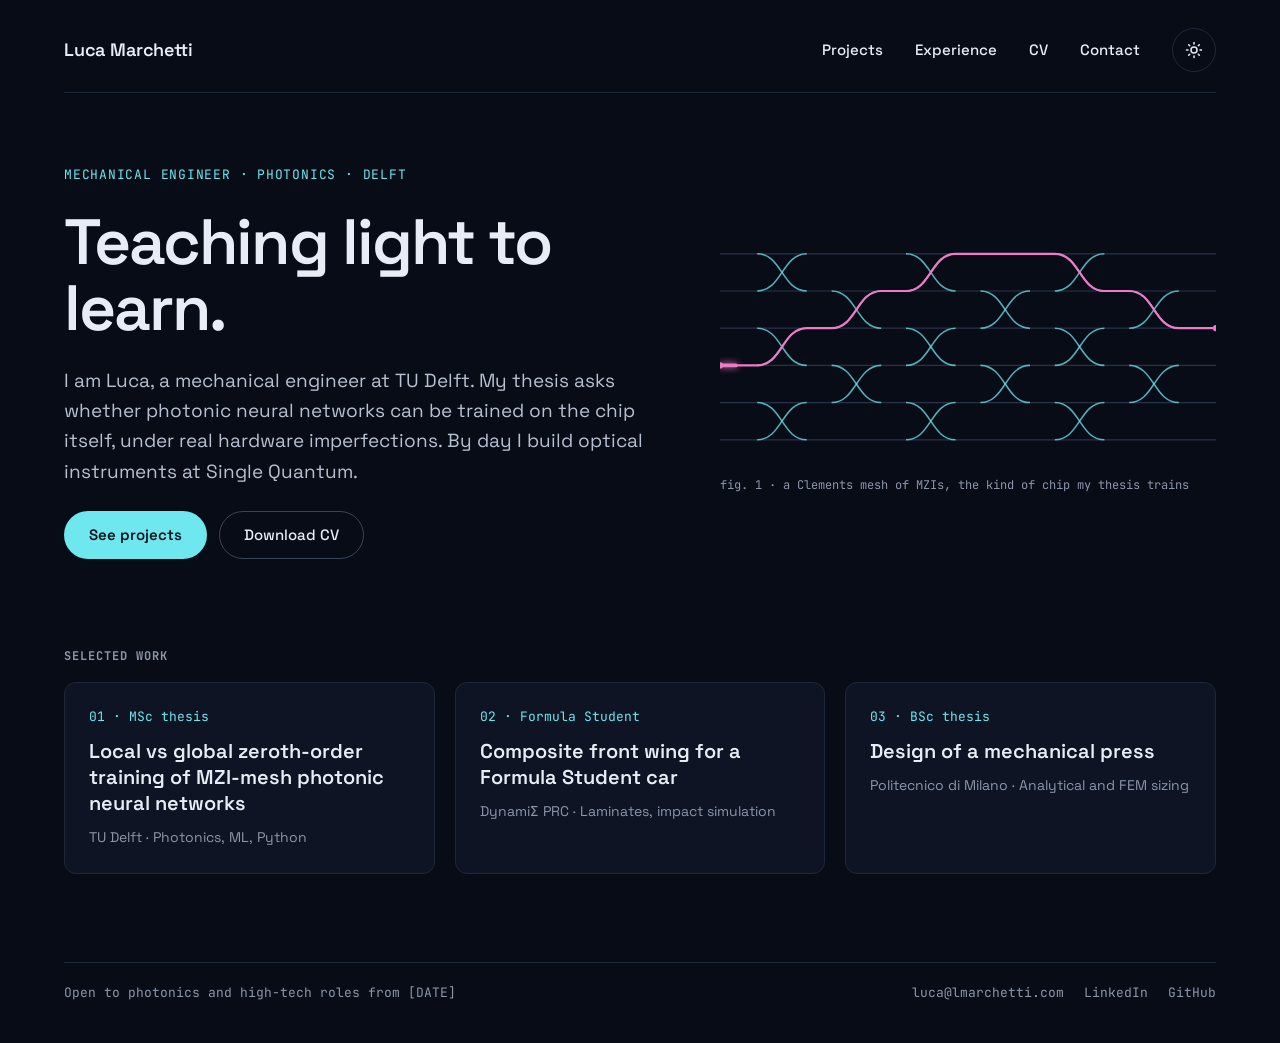
==== index.html @ f46a593a "Portfolio site Co-Authored-By: Claude Opus 5.5 <noreply@anthropic.com> Claude-Session: https://claud" ====
<!doctype html>
<html lang="en" data-theme="dark">
<head>
<meta charset="utf-8">
<meta name="viewport" content="width=device-width, initial-scale=1">
<title>Luca Marchetti — Mechanical engineer, photonics</title>
<meta name="description" content="Luca Marchetti, mechanical engineer at TU Delft working on photonic hardware for machine learning. Projects, experience and contact.">
<meta property="og:title" content="Luca Marchetti — Mechanical engineer, photonics">
<meta property="og:description" content="Photonics, mechanics and machine learning. MSc High-Tech Engineering at TU Delft.">
<meta property="og:url" content="https://lmarchetti.com/">
<link rel="icon" href="assets/favicon.svg" type="image/svg+xml">
<script>try{var t=localStorage.getItem('theme');if(t)document.documentElement.setAttribute('data-theme',t)}catch(e){}</script>
<link rel="preconnect" href="https://fonts.googleapis.com">
<link rel="preconnect" href="https://fonts.gstatic.com" crossorigin>
<link href="https://fonts.googleapis.com/css2?family=Space+Grotesk:wght@400;500;600;700&family=JetBrains+Mono:wght@400;500&display=swap" rel="stylesheet">
<link rel="stylesheet" href="assets/style.css">
<script src="assets/theme.js" defer></script>
</head>
<body>
<a class="skip" href="#content">Skip to content</a>
<div class="wrap">
<header class="site-header">
<a class="brand" href="index.html">Luca Marchetti</a>
<nav class="nav" aria-label="Main">
<a href="projects.html">Projects</a>
<a href="experience.html">Experience</a>
<a href="experience.html#cv">CV</a>
<a href="contact.html">Contact</a>
<button class="theme-toggle" type="button" aria-label="Switch to light theme">
<svg class="icon-sun" width="18" height="18" viewBox="0 0 24 24" fill="none" stroke="currentColor" stroke-width="2" stroke-linecap="round" aria-hidden="true"><circle cx="12" cy="12" r="4"/><path d="M12 2v2M12 20v2M4.9 4.9l1.4 1.4M17.7 17.7l1.4 1.4M2 12h2M20 12h2M4.9 19.1l1.4-1.4M17.7 6.3l1.4-1.4"/></svg>
<svg class="icon-moon" width="18" height="18" viewBox="0 0 24 24" fill="none" stroke="currentColor" stroke-width="2" stroke-linecap="round" stroke-linejoin="round" aria-hidden="true"><path d="M21 12.8A9 9 0 1 1 11.2 3a7 7 0 0 0 9.8 9.8z"/></svg>
</button>
</nav>
</header>

<main id="content">
<section class="hero">
<div class="hero-text">
<div class="eyebrow">Mechanical engineer · Photonics · Delft</div>
<h1>Teaching light to learn.</h1>
<p>I am Luca, a mechanical engineer at TU Delft. My thesis asks whether photonic neural networks can be trained on the chip itself, under real hardware imperfections. By day I build optical instruments at Single Quantum.</p>
<div class="btn-row">
<a class="btn btn-primary" href="projects.html">See projects</a>
<a class="btn btn-ghost" href="assets/Luca_Marchetti_CV.pdf" download>Download CV</a>
</div>
</div>
<figure class="mesh">
<svg viewBox="0 0 800 380" role="img" aria-label="Stylised mesh of Mach-Zehnder interferometers with one light path highlighted">
<g class="wg">
<path d="M0 40 H800"/><path d="M0 100 H800"/><path d="M0 160 H800"/><path d="M0 220 H800"/><path d="M0 280 H800"/><path d="M0 340 H800"/>
</g>
<g class="mzi">
<path d="M60 40 C100 40,100 100,140 100"/><path d="M60 100 C100 100,100 40,140 40"/>
<path d="M60 160 C100 160,100 220,140 220"/><path d="M60 220 C100 220,100 160,140 160"/>
<path d="M60 280 C100 280,100 340,140 340"/><path d="M60 340 C100 340,100 280,140 280"/>
<path d="M180 100 C220 100,220 160,260 160"/><path d="M180 160 C220 160,220 100,260 100"/>
<path d="M180 220 C220 220,220 280,260 280"/><path d="M180 280 C220 280,220 220,260 220"/>
<path d="M300 40 C340 40,340 100,380 100"/><path d="M300 100 C340 100,340 40,380 40"/>
<path d="M300 160 C340 160,340 220,380 220"/><path d="M300 220 C340 220,340 160,380 160"/>
<path d="M300 280 C340 280,340 340,380 340"/><path d="M300 340 C340 340,340 280,380 280"/>
<path d="M420 100 C460 100,460 160,500 160"/><path d="M420 160 C460 160,460 100,500 100"/>
<path d="M420 220 C460 220,460 280,500 280"/><path d="M420 280 C460 280,460 220,500 220"/>
<path d="M540 40 C580 40,580 100,620 100"/><path d="M540 100 C580 100,580 40,620 40"/>
<path d="M540 160 C580 160,580 220,620 220"/><path d="M540 220 C580 220,580 160,620 160"/>
<path d="M540 280 C580 280,580 340,620 340"/><path d="M540 340 C580 340,580 280,620 280"/>
<path d="M660 100 C700 100,700 160,740 160"/><path d="M660 160 C700 160,700 100,740 100"/>
<path d="M660 220 C700 220,700 280,740 280"/><path d="M660 280 C700 280,700 220,740 220"/>
</g>
<path class="light" d="M0 220 H60 C100 220,100 160,140 160 H180 C220 160,220 100,260 100 H300 C340 100,340 40,380 40 H540 C580 40,580 100,620 100 H660 C700 100,700 160,740 160 H800"/>
<path class="pulse" pathLength="1440" d="M0 220 H60 C100 220,100 160,140 160 H180 C220 160,220 100,260 100 H300 C340 100,340 40,380 40 H540 C580 40,580 100,620 100 H660 C700 100,700 160,740 160 H800"/>
<circle class="light-dot" cx="0" cy="220" r="5"/><circle class="light-dot" cx="800" cy="160" r="5"/>
</svg>
<figcaption>fig. 1 · a Clements mesh of MZIs, the kind of chip my thesis trains</figcaption>
</figure>
</section>

<section class="section" aria-labelledby="work">
<h2 class="label" id="work" style="margin:0">Selected work</h2>
<div class="cards">
<a class="card" href="projects/thesis.html">
<span class="kicker">01 · MSc thesis</span>
<span class="title">Local vs global zeroth-order training of MZI-mesh photonic neural networks</span>
<span class="meta">TU Delft · Photonics, ML, Python</span>
</a>
<a class="card" href="projects/front-wing.html">
<span class="kicker">02 · Formula Student</span>
<span class="title">Composite front wing for a Formula Student car</span>
<span class="meta">DynamiΣ PRC · Laminates, impact simulation</span>
</a>
<div class="card">
<span class="kicker">03 · BSc thesis</span>
<span class="title">Design of a mechanical press</span>
<span class="meta">Politecnico di Milano · Analytical and FEM sizing</span>
</div>
</div>
</section>
</main>

<footer class="site-footer">
<span>Open to photonics and high-tech roles from [DATE]</span>
<span class="links"><a href="mailto:luca@lmarchetti.com">luca@lmarchetti.com</a><a href="[LINKEDIN_URL]">LinkedIn</a><a href="https://github.com/l85196813-create">GitHub</a></span>
</footer>
</div>
</body>
</html>
---- assets/style.css ----
/* lmarchetti.com — shared styles
   Themes: dark (default) and light, switched with [data-theme] on <html>. */

:root,
:root[data-theme="dark"] {
  --bg: #080C16;
  --text: #E8ECF4;
  --muted: #B7C0D1;
  --subtle: #8C96AA;
  --line: #1F2839;
  --strong-line: #3A4458;
  --card: #0E1424;
  --card-line: #1F2839;
  --accent: #6EE7EF;
  --on-accent: #06101A;
  --mesh-line: #27324A;
  --mesh-opacity: 0.75;
  --spark: #F07AC8;
  color-scheme: dark;
}

:root[data-theme="light"] {
  --bg: #F5F4F0;
  --text: #15181D;
  --muted: #454A52;
  --subtle: #5A5F66;
  --line: #D9D6CE;
  --strong-line: #15181D;
  --card: #FFFFFF;
  --card-line: #E2DFD7;
  --accent: #1D3F8F;
  --on-accent: #FFFFFF;
  --mesh-line: #D9D5CB;
  --mesh-opacity: 0.45;
  --spark: #B8327A;
  color-scheme: light;
}

*, *::before, *::after { box-sizing: border-box; }

html { -webkit-text-size-adjust: 100%; }

body {
  margin: 0;
  background: var(--bg);
  color: var(--text);
  font-family: 'Space Grotesk', system-ui, -apple-system, sans-serif;
  font-size: 17px;
  line-height: 1.6;
  transition: background-color .2s ease, color .2s ease;
}

a { color: inherit; }
img { max-width: 100%; height: auto; display: block; }

.mono { font-family: 'JetBrains Mono', ui-monospace, monospace; }

.wrap {
  width: 100%;
  max-width: 1248px;
  margin: 0 auto;
  padding: 0 48px;
}

.skip {
  position: absolute; left: -9999px; top: 8px;
  background: var(--accent); color: var(--on-accent);
  padding: 8px 14px; border-radius: 6px; z-index: 10;
}
.skip:focus { left: 16px; }

:focus-visible { outline: 2px solid var(--accent); outline-offset: 3px; border-radius: 4px; }

/* ---------- Header ---------- */
.site-header {
  display: flex; justify-content: space-between; align-items: center;
  padding: 28px 0 20px;
  border-bottom: 1px solid var(--line);
}
.brand { font-size: 18px; font-weight: 600; letter-spacing: -0.01em; text-decoration: none; }
.nav { display: flex; align-items: center; gap: 32px; font-size: 15px; font-weight: 500; }
.nav a { text-decoration: none; color: var(--text); padding: 6px 0; }
.nav a:hover { color: var(--accent); }
.nav a[aria-current="page"] { color: var(--accent); }

.theme-toggle {
  width: 44px; height: 44px;
  display: inline-flex; align-items: center; justify-content: center;
  background: transparent; color: var(--text);
  border: 1px solid var(--line); border-radius: 999px;
  cursor: pointer;
}
.theme-toggle:hover { border-color: var(--accent); color: var(--accent); }
.theme-toggle .icon-sun { display: inline; }
.theme-toggle .icon-moon { display: none; }
:root[data-theme="light"] .theme-toggle .icon-sun { display: none; }
:root[data-theme="light"] .theme-toggle .icon-moon { display: inline; }

/* ---------- Common blocks ---------- */
.eyebrow {
  font-family: 'JetBrains Mono', ui-monospace, monospace;
  font-size: 13px; letter-spacing: 0.06em; text-transform: uppercase;
  color: var(--accent);
}
.label {
  font-family: 'JetBrains Mono', ui-monospace, monospace;
  font-size: 12px; letter-spacing: 0.08em; text-transform: uppercase;
  color: var(--subtle);
}

.btn {
  display: inline-flex; align-items: center; gap: 8px;
  min-height: 48px; padding: 0 24px;
  border-radius: 999px; font-size: 15px; font-weight: 600;
  text-decoration: none; border: 1px solid transparent;
}
.btn-primary { background: var(--accent); color: var(--on-accent); }
.btn-primary:hover { filter: brightness(1.08); }
.btn-ghost { border-color: var(--strong-line); color: var(--text); font-weight: 500; }
.btn-ghost:hover { border-color: var(--accent); color: var(--accent); }
.btn-row { display: flex; flex-wrap: wrap; gap: 12px; }

main { padding-bottom: 80px; }

/* ---------- Home hero ---------- */
.hero {
  display: grid;
  grid-template-columns: minmax(0, 600px) minmax(0, 1fr);
  gap: 56px; align-items: center;
  padding: 72px 0 64px;
}
.hero-text { display: flex; flex-direction: column; gap: 24px; }
.hero h1 {
  margin: 0; font-size: clamp(42px, 6vw, 64px); line-height: 1.03;
  font-weight: 600; letter-spacing: -0.03em;
}
.hero p { margin: 0; font-size: 19px; color: var(--muted); }

.mesh { margin: 0; display: flex; flex-direction: column; gap: 12px; }
.mesh svg { width: 100%; height: auto; }
.mesh .wg { stroke: var(--mesh-line); stroke-width: 2; fill: none; }
.mesh .mzi { stroke: var(--accent); stroke-width: 2.5; fill: none; stroke-opacity: var(--mesh-opacity); }
.mesh .light { stroke: var(--spark); stroke-width: 3.5; fill: none; stroke-linecap: round; }
.mesh .light-dot { fill: var(--spark); }
.mesh .pulse {
  stroke: var(--spark); stroke-width: 6; fill: none; stroke-linecap: round;
  stroke-dasharray: 40 1400; stroke-dashoffset: 1440;
  filter: drop-shadow(0 0 6px var(--spark));
  animation: travel 3.6s linear infinite;
}
@keyframes travel { to { stroke-dashoffset: 0; } }
@media (prefers-reduced-motion: reduce) { .mesh .pulse { display: none; } }
.mesh figcaption { font-family: 'JetBrains Mono', ui-monospace, monospace; font-size: 12px; color: var(--subtle); }

/* ---------- Cards ---------- */
.section { padding: 24px 0 8px; display: flex; flex-direction: column; gap: 16px; }
.section + .section { padding-top: 56px; }
.cards { display: grid; grid-template-columns: repeat(3, minmax(0, 1fr)); gap: 20px; }
.card {
  display: flex; flex-direction: column; gap: 10px;
  padding: 24px; background: var(--card);
  border: 1px solid var(--card-line); border-radius: 12px;
  text-decoration: none; color: var(--text);
  transition: border-color .15s ease, transform .15s ease;
}
.card:hover { border-color: var(--accent); transform: translateY(-2px); }
.card .kicker { font-family: 'JetBrains Mono', ui-monospace, monospace; font-size: 13px; color: var(--accent); }
.card .title { font-size: 20px; font-weight: 600; line-height: 1.3; }
.card .meta { font-size: 14px; color: var(--subtle); }

/* ---------- Page heads ---------- */
.page-head { padding: 64px 0 40px; display: flex; flex-direction: column; gap: 16px; max-width: 820px; }
.page-head h1 { margin: 0; font-size: clamp(36px, 5vw, 52px); line-height: 1.08; font-weight: 600; letter-spacing: -0.025em; }
.page-head p { margin: 0; font-size: 19px; color: var(--muted); }

/* ---------- Project detail ---------- */
.project { display: grid; grid-template-columns: minmax(0, 1fr) 280px; gap: 64px; align-items: start; }
.prose { max-width: 720px; }
.prose h2 { font-size: 26px; line-height: 1.25; letter-spacing: -0.015em; margin: 48px 0 12px; font-weight: 600; }
.prose h2:first-child { margin-top: 0; }
.prose p, .prose li { color: var(--muted); }
.prose strong { color: var(--text); font-weight: 600; }
.prose ul { padding-left: 20px; }
.prose li { margin-bottom: 6px; }
.placeholder {
  border: 1px dashed var(--strong-line); border-radius: 12px;
  padding: 40px 24px; text-align: center; color: var(--subtle);
  font-family: 'JetBrains Mono', ui-monospace, monospace; font-size: 13px;
  margin: 24px 0;
}
.facts {
  position: sticky; top: 24px;
  display: flex; flex-direction: column; gap: 18px;
  padding: 24px; background: var(--card);
  border: 1px solid var(--card-line); border-radius: 12px;
}
.facts dl { margin: 0; display: flex; flex-direction: column; gap: 16px; }
.facts dt { font-family: 'JetBrains Mono', ui-monospace, monospace; font-size: 12px; letter-spacing: 0.08em; text-transform: uppercase; color: var(--subtle); }
.facts dd { margin: 2px 0 0; font-size: 15px; }
.back { font-size: 15px; text-decoration: none; color: var(--subtle); }
.back:hover { color: var(--accent); }

.next-project {
  margin-top: 72px; padding-top: 24px; border-top: 1px solid var(--line);
  display: flex; justify-content: space-between; align-items: center; gap: 16px; flex-wrap: wrap;
}
.next-project a { font-size: 20px; font-weight: 600; text-decoration: none; }
.next-project a:hover { color: var(--accent); }

/* ---------- Timeline ---------- */
.timeline { list-style: none; margin: 0; padding: 0; border-top: 1px solid var(--line); }
.timeline li {
  display: grid; grid-template-columns: 200px minmax(0, 1fr); gap: 32px;
  padding: 28px 0; border-bottom: 1px solid var(--line);
}
.timeline .when { font-family: 'JetBrains Mono', ui-monospace, monospace; font-size: 13px; color: var(--subtle); padding-top: 4px; }
.timeline h3 { margin: 0; font-size: 20px; font-weight: 600; line-height: 1.3; }
.timeline .where { color: var(--accent); font-size: 15px; margin: 2px 0 8px; }
.timeline p, .timeline ul { margin: 0; color: var(--muted); }
.timeline ul { padding-left: 20px; }

.skills { display: grid; grid-template-columns: repeat(3, minmax(0, 1fr)); gap: 20px; }
.skills .card:hover { transform: none; border-color: var(--card-line); }
.skills p { margin: 0; color: var(--muted); font-size: 15px; }

/* ---------- Contact ---------- */
.contact-list { list-style: none; margin: 0; padding: 0; border-top: 1px solid var(--line); max-width: 820px; }
.contact-list li { border-bottom: 1px solid var(--line); }
.contact-list a {
  display: flex; justify-content: space-between; align-items: center; gap: 16px;
  padding: 24px 0; text-decoration: none; font-size: clamp(20px, 3vw, 28px); font-weight: 500;
}
.contact-list a:hover { color: var(--accent); }
.contact-list .label { flex-shrink: 0; }

/* ---------- Footer ---------- */
.site-footer {
  display: flex; justify-content: space-between; gap: 16px; flex-wrap: wrap;
  padding: 20px 0 40px; border-top: 1px solid var(--line);
  font-family: 'JetBrains Mono', ui-monospace, monospace; font-size: 13px; color: var(--subtle);
}
.site-footer a { text-decoration: none; }
.site-footer a:hover { color: var(--accent); }
.site-footer .links { display: flex; gap: 20px; flex-wrap: wrap; }

/* ---------- Responsive ---------- */
@media (max-width: 1000px) {
  .hero { grid-template-columns: 1fr; padding: 48px 0; gap: 40px; }
  .cards, .skills { grid-template-columns: 1fr; }
  .project { grid-template-columns: 1fr; gap: 40px; }
  .facts { position: static; order: -1; }
}

@media (max-width: 720px) {
  body { font-size: 16px; }
  .wrap { padding: 0 16px; }
  .site-header { flex-wrap: wrap; gap: 12px; padding: 20px 0 16px; }
  .nav { gap: 18px; font-size: 14px; flex-wrap: wrap; }
  .timeline li { grid-template-columns: 1fr; gap: 6px; }
  .page-head { padding: 40px 0 28px; }
  .hero p, .page-head p { font-size: 17px; }
}
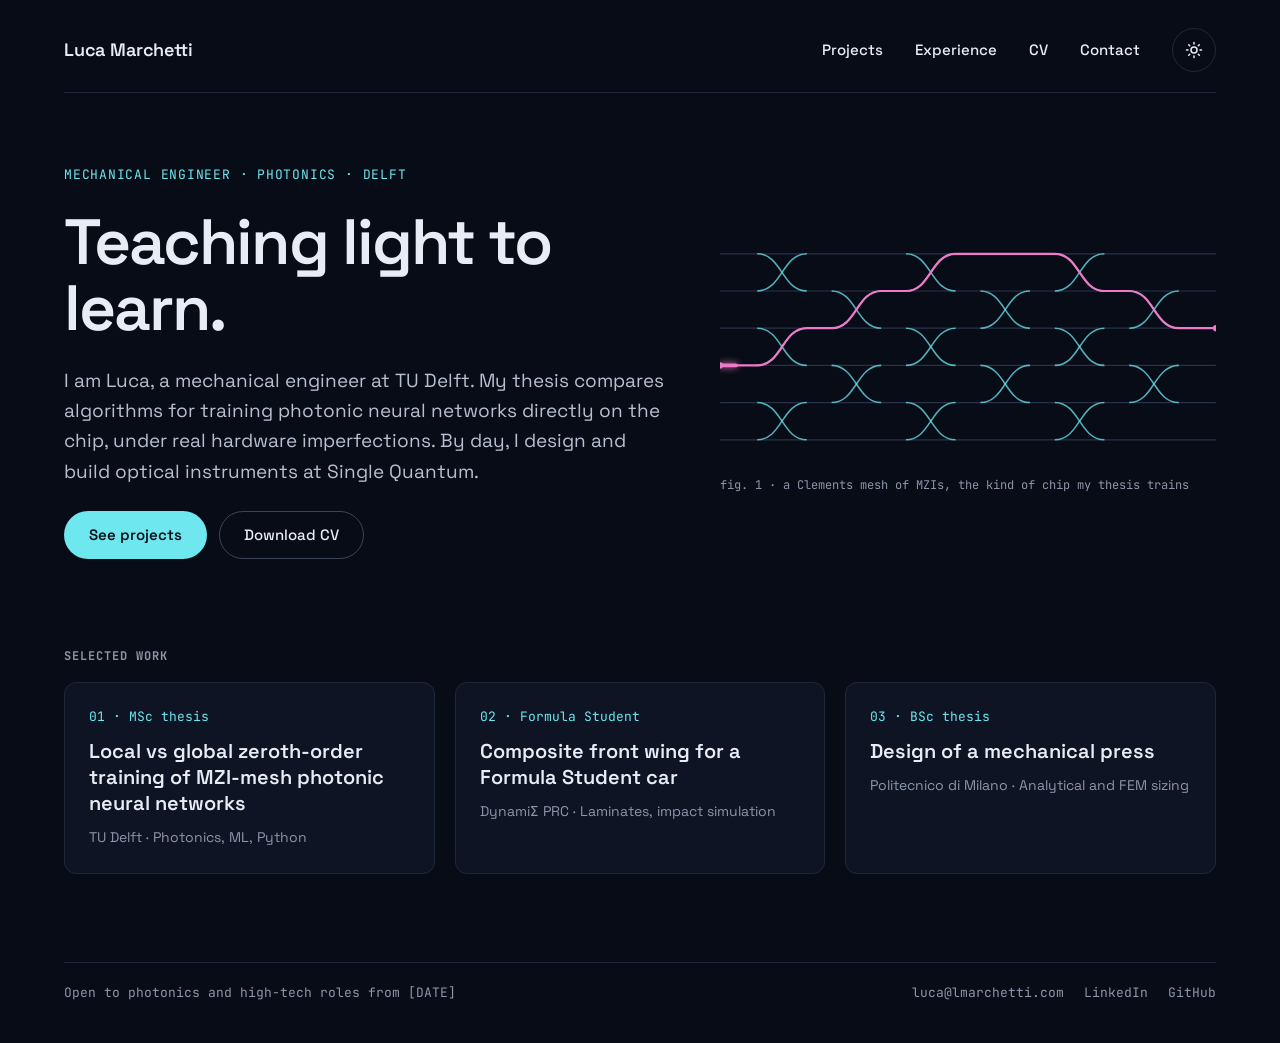
==== commit 35d29d2e: "Update home intro Co-Authored-By: Claude Opus 5.5 <noreply@anthropic.com> Claude-Session: https://cl" ====
--- a/index.html
+++ b/index.html
@@ -38,7 +38,7 @@
 <div class="hero-text">
 <div class="eyebrow">Mechanical engineer · Photonics · Delft</div>
 <h1>Teaching light to learn.</h1>
-<p>I am Luca, a mechanical engineer at TU Delft. My thesis asks whether photonic neural networks can be trained on the chip itself, under real hardware imperfections. By day I build optical instruments at Single Quantum.</p>
+<p>I am Luca, a mechanical engineer at TU Delft. My thesis compares algorithms for training photonic neural networks directly on the chip, under real hardware imperfections. By day, I design and build optical instruments at Single Quantum.</p>
 <div class="btn-row">
 <a class="btn btn-primary" href="projects.html">See projects</a>
 <a class="btn btn-ghost" href="assets/Luca_Marchetti_CV.pdf" download>Download CV</a>
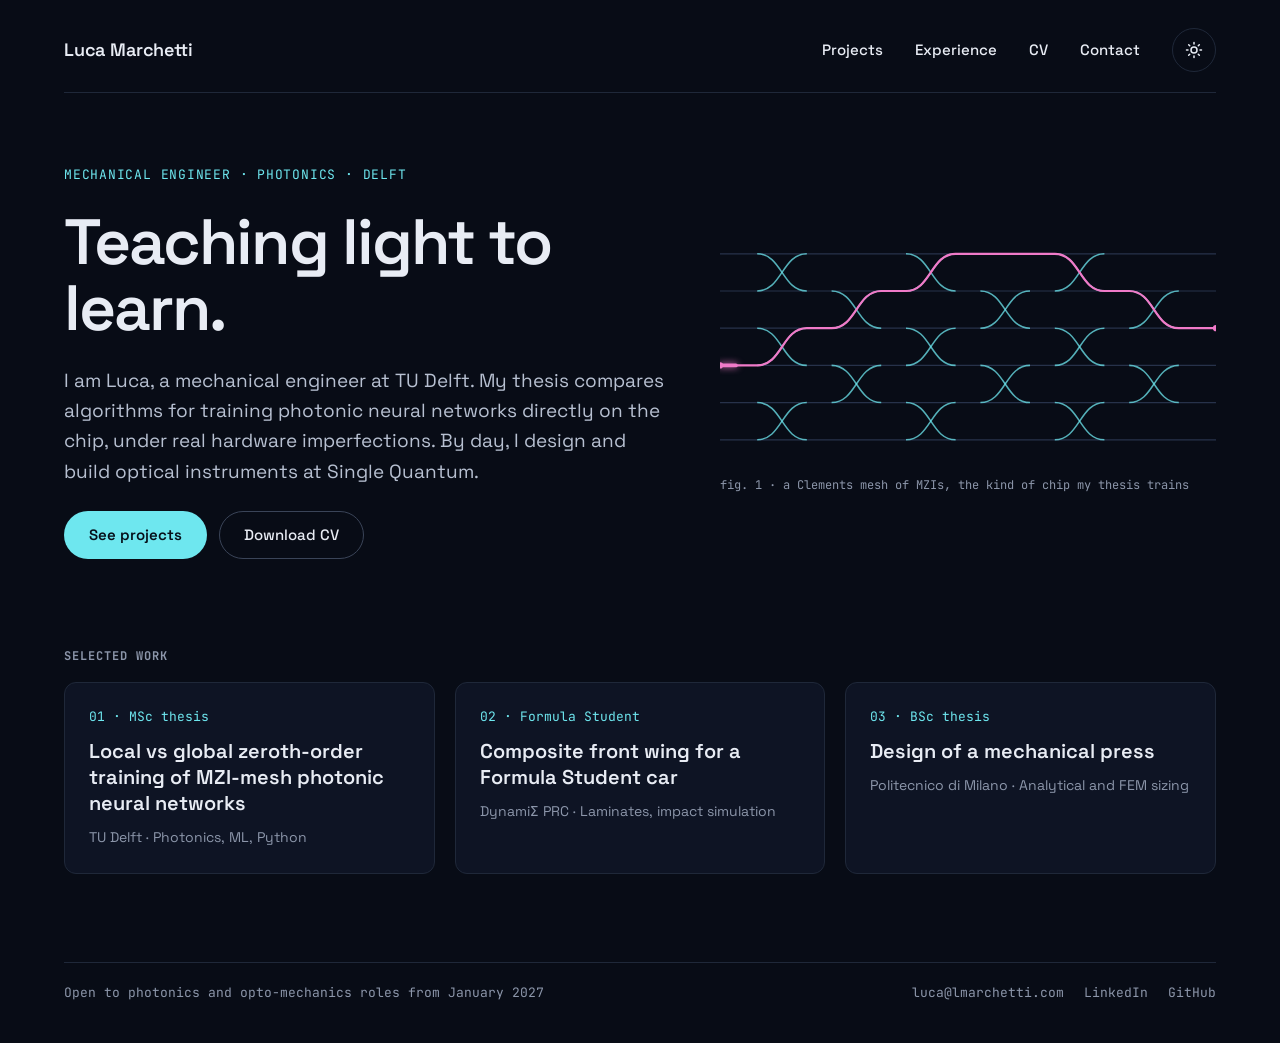
==== commit bce6317a: "Update availability line Co-Authored-By: Claude Opus 5.5 <noreply@anthropic.com> Claude-Session: htt" ====
--- a/index.html
+++ b/index.html
@@ -97,7 +97,7 @@
 </main>
 
 <footer class="site-footer">
-<span>Open to photonics and high-tech roles from [DATE]</span>
+<span>Open to photonics and opto-mechanics roles from January 2027</span>
 <span class="links"><a href="mailto:luca@lmarchetti.com">luca@lmarchetti.com</a><a href="[LINKEDIN_URL]">LinkedIn</a><a href="https://github.com/l85196813-create">GitHub</a></span>
 </footer>
 </div>
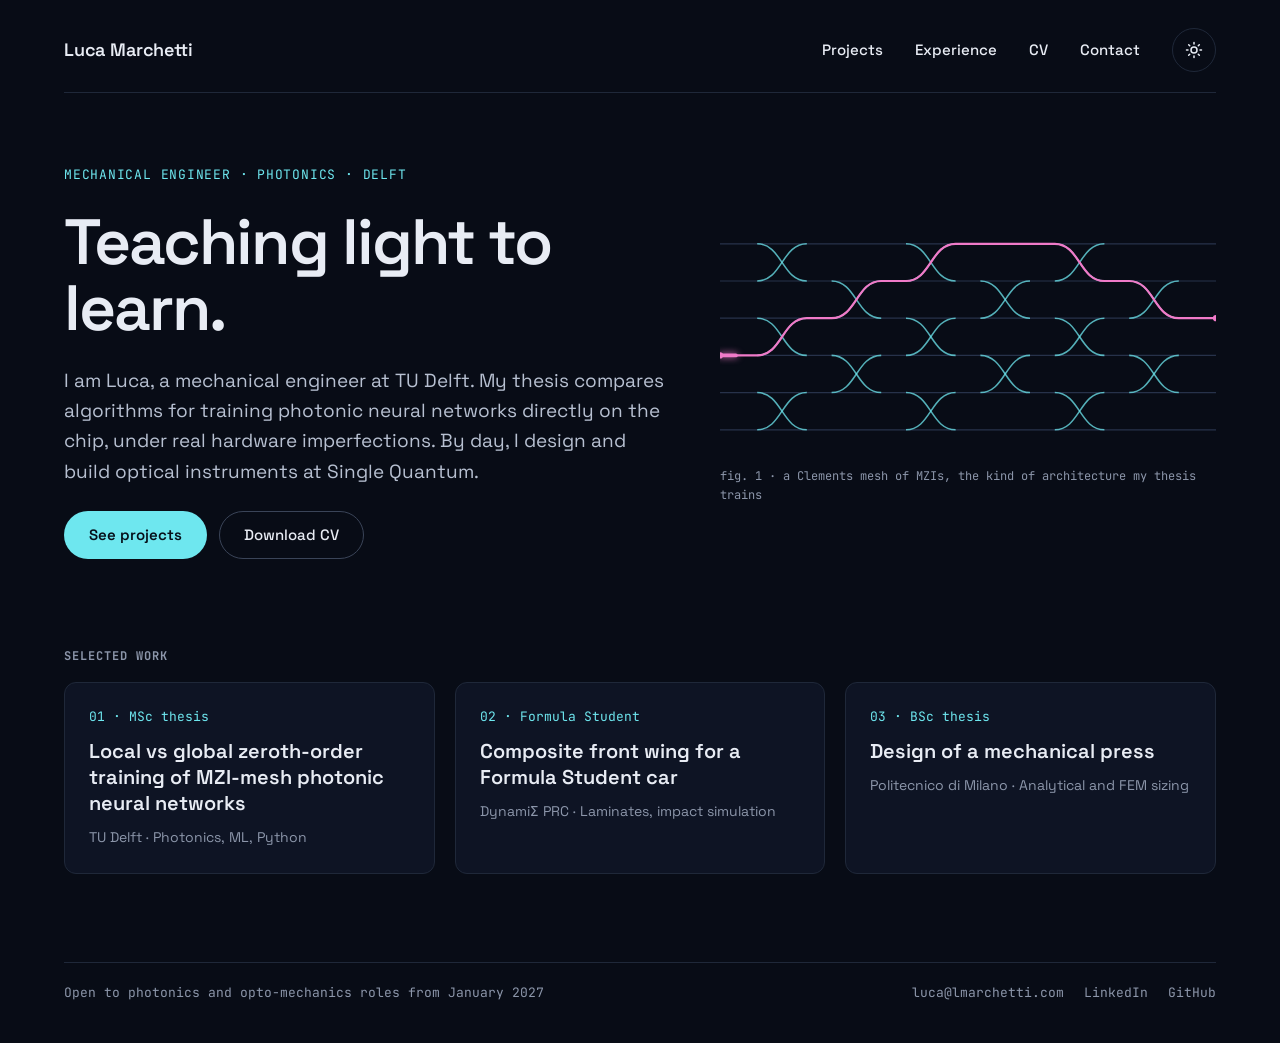
==== commit ac6a5a4c: "Update mesh caption Co-Authored-By: Claude Opus 5.5 <noreply@anthropic.com> Claude-Session: https://" ====
--- a/index.html
+++ b/index.html
@@ -70,7 +70,7 @@
 <path class="pulse" pathLength="1440" d="M0 220 H60 C100 220,100 160,140 160 H180 C220 160,220 100,260 100 H300 C340 100,340 40,380 40 H540 C580 40,580 100,620 100 H660 C700 100,700 160,740 160 H800"/>
 <circle class="light-dot" cx="0" cy="220" r="5"/><circle class="light-dot" cx="800" cy="160" r="5"/>
 </svg>
-<figcaption>fig. 1 · a Clements mesh of MZIs, the kind of chip my thesis trains</figcaption>
+<figcaption>fig. 1 · a Clements mesh of MZIs, the kind of architecture my thesis trains</figcaption>
 </figure>
 </section>
 
